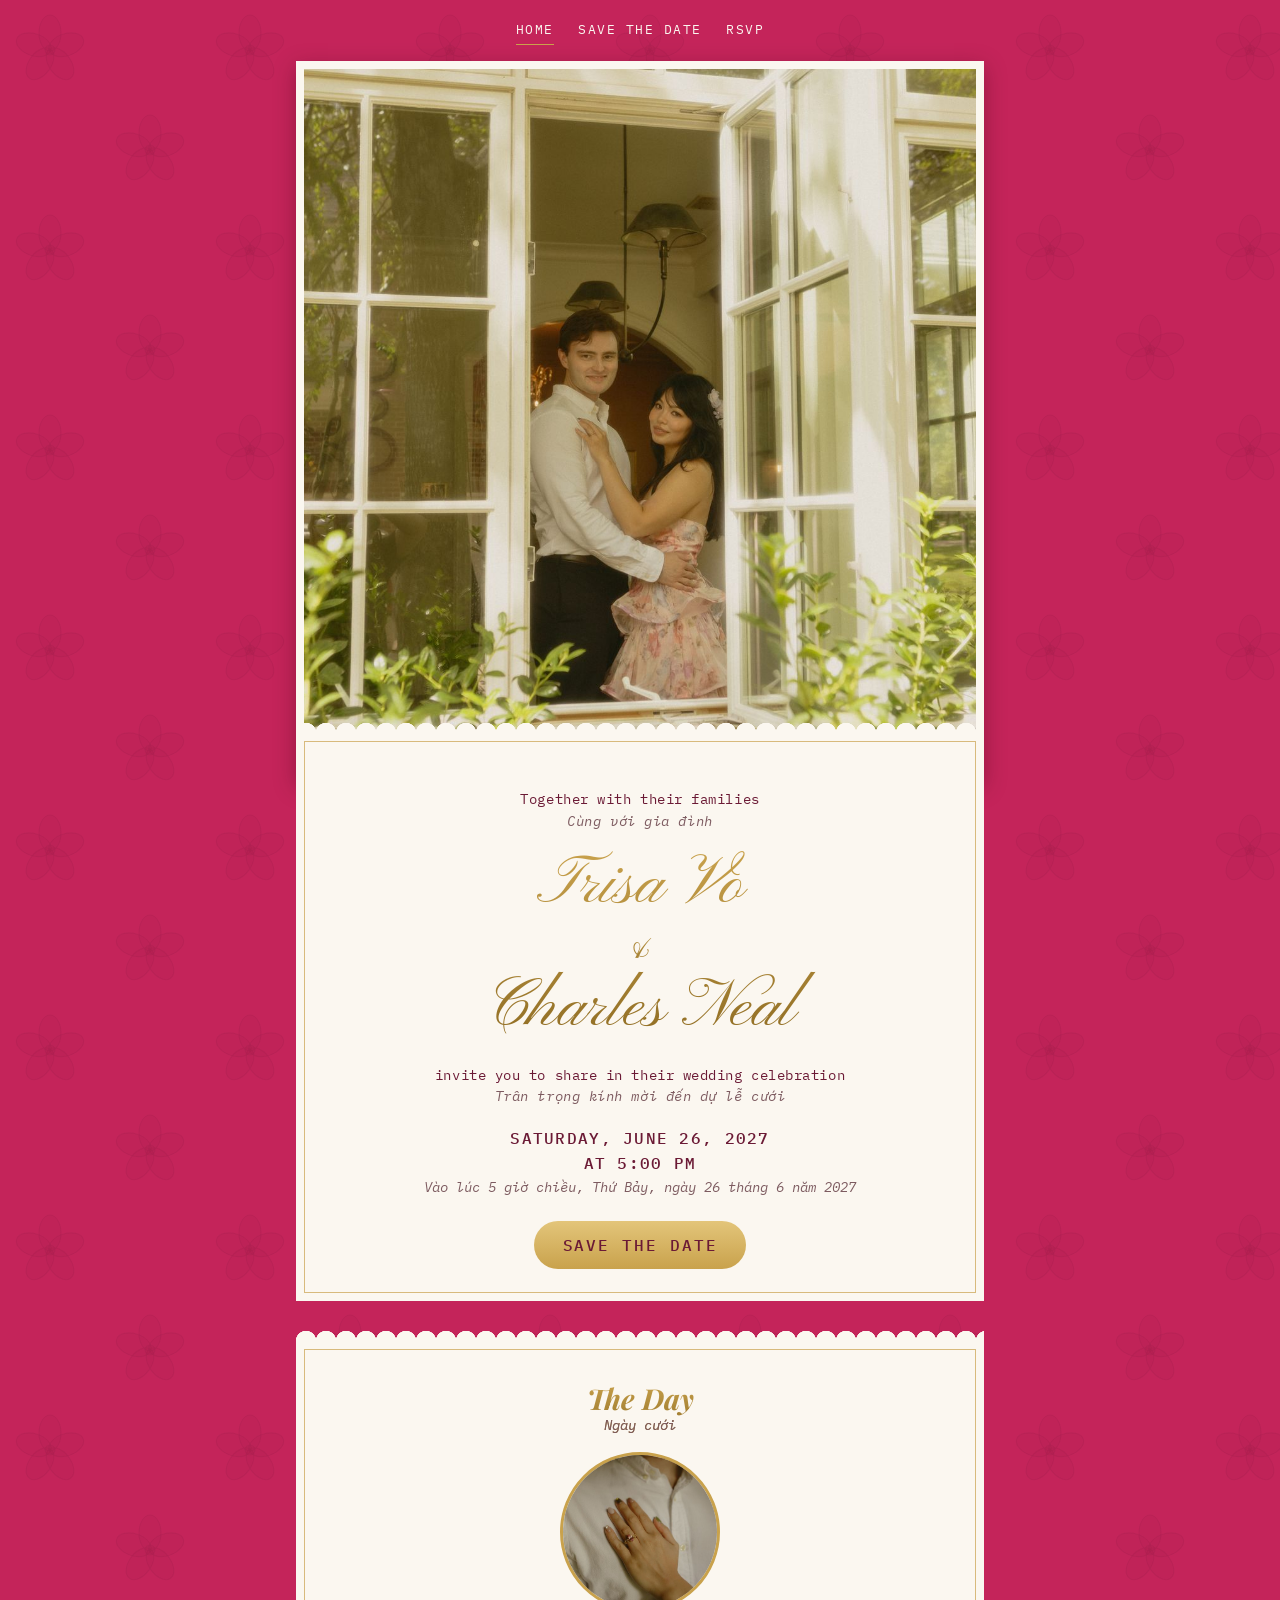
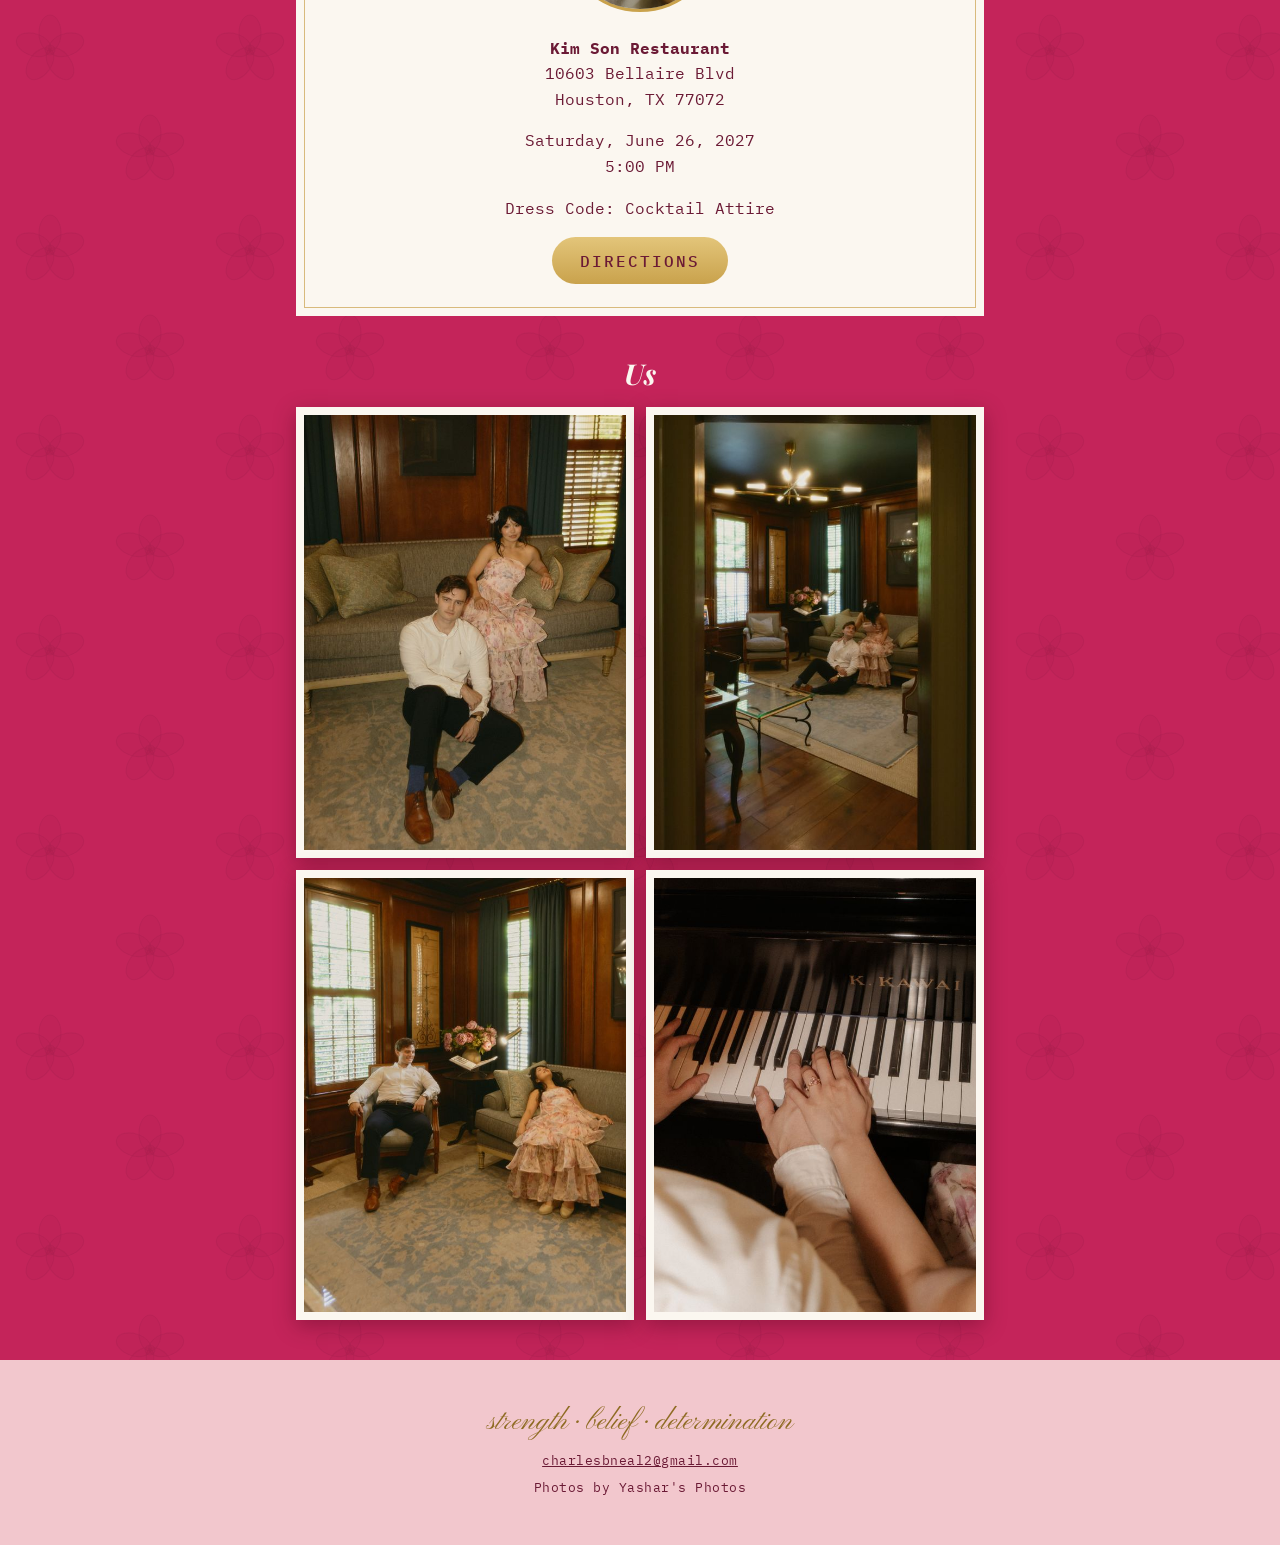
==== index.html @ b66a17c3 "Add wedding site: home, save-the-date, RSVP pages Static site for GitHub Pages styled after the invi" ====
<!doctype html>
<html lang="en">
<head>
<meta charset="utf-8">
<meta name="viewport" content="width=device-width, initial-scale=1">
<title>Trisa &amp; Charles · June 26, 2027</title>
<meta name="description" content="Trisa Vo and Charles Neal are getting married on June 26, 2027 in Houston, Texas.">
<meta property="og:title" content="Trisa &amp; Charles · June 26, 2027">
<meta property="og:description" content="Join us for our wedding celebration in Houston, Texas.">
<meta property="og:image" content="https://trisaandcharleswedding.com/assets/img/hero.jpg">
<meta property="og:url" content="https://trisaandcharleswedding.com/">
<link rel="icon" href="/assets/favicon.svg" type="image/svg+xml">
<link rel="preconnect" href="https://fonts.googleapis.com">
<link rel="preconnect" href="https://fonts.gstatic.com" crossorigin>
<link href="https://fonts.googleapis.com/css2?family=IBM+Plex+Mono:ital,wght@0,400;0,500;1,400&family=Pinyon+Script&family=Playfair+Display:ital,wght@1,700&display=swap" rel="stylesheet">
<link rel="stylesheet" href="/style.css">
</head>
<body>
<nav class="nav" aria-label="Main">
  <a href="/" aria-current="page">Home</a>
  <a href="/save-the-date/">Save the Date</a>
  <a href="/rsvp/">RSVP</a>
</nav>

<main class="wrap">
  <img class="print hero-img"
       src="/assets/img/hero.jpg"
       srcset="/assets/img/hero-800.jpg 533w, /assets/img/hero.jpg 1067w"
       sizes="(max-width: 720px) 100vw, 720px"
       width="1067" height="1600"
       alt="Trisa and Charles smiling together in an open window">

  <section class="card overlap">
    <!-- VI: Vietnamese lines below come from the printed invitation. -->
    <p class="small">Together with their families<span class="vi">Cùng với gia đình</span></p>
    <h1 class="names gold"><span>Trisa Vo</span><span class="amp">&amp;</span><span>Charles Neal</span></h1>
    <p class="small">invite you to share in their wedding celebration<span class="vi">Trân trọng kính mời đến dự lễ cưới</span></p>
    <p class="date">
      Saturday, June 26, 2027<br>at 5:00 PM
      <span class="vi">Vào lúc 5 giờ chiều, Thứ Bảy, ngày 26 tháng 6 năm 2027</span>
    </p>
    <!-- PHASE SWAP (before mailing invitations): change href to /rsvp/ and the text to RSVP. See SPEC.md §7. -->
    <a class="btn" href="/save-the-date/">Save the Date</a>
  </section>

  <section class="card" id="the-day">
    <h2 class="gold">The Day<span class="vi">Ngày cưới</span></h2>
    <img class="round" src="/assets/img/ring-800.jpg" width="533" height="800" loading="lazy" alt="Trisa's engagement ring resting on Charles's white shirt">
    <p><strong>Kim Son Restaurant</strong><br>10603 Bellaire Blvd<br>Houston, TX 77072</p>
    <p>Saturday, June 26, 2027<br>5:00 PM</p>
    <p>Dress Code: Cocktail Attire</p>
    <a class="btn" href="https://www.google.com/maps/search/?api=1&amp;query=Kim+Son+Restaurant+10603+Bellaire+Blvd+Houston+TX+77072" rel="noopener">Directions</a>
  </section>

  <section aria-labelledby="us">
    <h2 id="us" class="gallery-title">Us</h2>
    <div class="gallery">
      <img class="print" src="/assets/img/sofa-800.jpg" width="600" height="800" loading="lazy" alt="Charles seated on the floor in front of Trisa on a sofa">
      <img class="print" src="/assets/img/doorway-800.jpg" width="533" height="800" loading="lazy" alt="Charles and Trisa on a sofa, seen through a doorway">
      <img class="print" src="/assets/img/armchair-800.jpg" width="600" height="800" loading="lazy" alt="Charles smiling in an armchair as Trisa lounges on the sofa">
      <img class="print" src="/assets/img/piano-800.jpg" width="600" height="800" loading="lazy" alt="Trisa and Charles's hands together on piano keys">
    </div>
  </section>
</main>

<footer class="footer">
  <p class="motto">strength · belief · determination</p>
  <p class="small"><a href="mailto:charlesbneal2@gmail.com">charlesbneal2@gmail.com</a></p>
  <p class="small">Photos by Yashar's Photos</p>
</footer>
</body>
</html>
---- style.css ----
:root {
  --peony: #C4245A;
  --peony-deep: #A81D4C;
  --wine: #6B1A35;
  --blush: #F2C7CD;
  --ivory: #FBF7F0;
  --gold: #C9A24C;
  --gold-deep: #8E6B22;
  --mauve: #7D5B60;
}

* { box-sizing: border-box; }
html { scroll-behavior: smooth; }
@media (prefers-reduced-motion: reduce) { html { scroll-behavior: auto; } }

body {
  margin: 0;
  background: var(--peony) url(/assets/flower.svg);
  color: var(--wine);
  font: 400 1rem/1.6 'IBM Plex Mono', ui-monospace, Menlo, Consolas, monospace;
}

img { max-width: 100%; height: auto; display: block; }
a { color: inherit; }
:focus-visible { outline: 3px solid var(--blush); outline-offset: 2px; }

.wrap { max-width: 720px; margin: 0 auto; padding: 0 16px; }

/* nav */
.nav { display: flex; justify-content: center; flex-wrap: wrap; gap: .25rem 1.5rem; padding: 1rem 16px; }
.nav a { color: var(--ivory); text-decoration: none; font-size: .8rem; letter-spacing: .12em; text-transform: uppercase; padding: .25rem 0; border-bottom: 1px solid transparent; }
.nav a:hover, .nav a[aria-current] { border-bottom-color: var(--gold); }

/* photos, framed like prints */
.print { border: 8px solid var(--ivory); box-shadow: 0 6px 20px rgba(60, 0, 20, .35); }
.hero-img { width: 100%; max-height: 80vh; object-fit: cover; object-position: center 30%; }

/* cards: ivory insert / wine RSVP card, scalloped top, thin gold rule */
.card {
  --card: var(--ivory);
  position: relative;
  background: var(--card);
  margin: 2.5rem 0;
  padding: 2.5rem 1.5rem 2rem;
  text-align: center;
}
.card.wine { --card: var(--wine); color: var(--ivory); }
.card::before {
  content: "";
  position: absolute; left: 0; right: 0; top: -10px; height: 10px;
  background: radial-gradient(circle at 10px 10px, var(--card) 10px, transparent 10.5px) 0 0 / 20px 10px repeat-x;
}
.card::after {
  content: "";
  position: absolute; inset: 8px;
  border: 1px solid var(--gold);
  opacity: .7;
  pointer-events: none;
}
.overlap { margin-top: -3rem; position: relative; z-index: 1; }

/* type */
.names, h1, h2 { margin: 0; font-weight: 400; }
.names {
  font-family: 'Pinyon Script', 'Great Vibes', cursive;
  font-size: clamp(2.6rem, 11vw, 4.2rem);
  line-height: 1.15;
  margin: .4rem 0;
}
.names span { display: block; }
.names .amp { font-size: .6em; }
h2, .heading {
  font-family: 'Playfair Display', Georgia, serif;
  font-style: italic; font-weight: 700;
  font-size: 1.8rem; line-height: 1.2;
  margin-bottom: 1rem;
}
.gold { color: var(--gold-deep); }
.wine .gold { color: var(--gold); }
@supports (background-clip: text) or (-webkit-background-clip: text) {
  .gold { background: linear-gradient(#C9A24C, #8E6B22) text; -webkit-background-clip: text; -webkit-text-fill-color: transparent; }
  .wine .gold { background-image: linear-gradient(#E3C57A, #C9A24C); }
}
.vi { display: block; font: italic 400 .85rem/1.5 'IBM Plex Mono', ui-monospace, monospace; color: var(--mauve); -webkit-text-fill-color: currentColor; }
.wine .vi { color: var(--blush); }
.small { font-size: .85rem; letter-spacing: .04em; margin: 1rem 0; }
.date { font-weight: 500; letter-spacing: .08em; text-transform: uppercase; margin: 1.2rem 0 1.5rem; }
.date .vi { text-transform: none; letter-spacing: 0; font-weight: 400; }
.motto { font-family: 'Pinyon Script', cursive; font-size: 1.8rem; }

.rule { border: 0; height: 1px; width: 60%; margin: 1.5rem auto; background: var(--gold); position: relative; overflow: visible; }
.rule::after { content: "✦"; position: absolute; left: 50%; top: 50%; transform: translate(-50%, -50%); padding: 0 .6rem; background: var(--card, var(--ivory)); color: var(--gold-deep); font-size: .8rem; }

.round { width: 160px; aspect-ratio: 1; object-fit: cover; border-radius: 50%; border: 3px solid var(--gold); margin: 0 auto 1.5rem; }

/* buttons */
.btn {
  display: inline-block; border: 0; cursor: pointer;
  padding: .85rem 1.8rem; border-radius: 999px;
  background: linear-gradient(#E3C57A, #C9A24C);
  color: var(--wine);
  font: 500 1rem 'IBM Plex Mono', monospace;
  letter-spacing: .12em; text-transform: uppercase; text-decoration: none;
}
.btn:hover { filter: brightness(1.07); }
.btn:disabled { opacity: .6; cursor: wait; }

/* gallery */
.gallery-title { color: var(--ivory); text-align: center; }
.gallery { display: grid; grid-template-columns: 1fr 1fr; gap: 12px; margin-bottom: 2.5rem; }
.gallery img { width: 100%; aspect-ratio: 3 / 4; object-fit: cover; }

/* forms */
form { text-align: left; }
.field { margin: 0 0 1rem; padding: 0; border: 0; }
.field label, .field legend { display: block; font-size: .9rem; font-weight: 500; margin-bottom: .25rem; padding: 0; }
.field .opt { font-weight: 400; opacity: .8; }
input[type=text], input[type=email], input[type=tel], input[type=number], textarea {
  width: 100%; padding: .7rem; border: 1px solid var(--gold); border-radius: 4px;
  background: var(--ivory); color: var(--wine); font: inherit; font-size: 1rem;
}
textarea { min-height: 5rem; resize: vertical; }
.row { display: grid; grid-template-columns: 1fr 1fr; gap: 12px; }
.choice { display: flex; align-items: center; gap: .6rem; font-weight: 400 !important; padding: .35rem 0; }
.choice input { width: 1.2rem; height: 1.2rem; accent-color: var(--gold); }
.hp { position: absolute; left: -9999px; width: 1px; height: 1px; overflow: hidden; }
.error { background: var(--blush); color: var(--wine); padding: .75rem 1rem; border-radius: 4px; margin: 1rem 0 0; }
form .btn { margin-top: .5rem; width: 100%; }
.thanks { text-align: center; }

/* footer */
.footer { background: var(--blush); color: var(--wine); text-align: center; padding: 2rem 16px 2.5rem; }
.footer p { margin: .4rem 0; }
.footer .motto { color: var(--gold-deep); }
.footer .small { font-size: .8rem; }
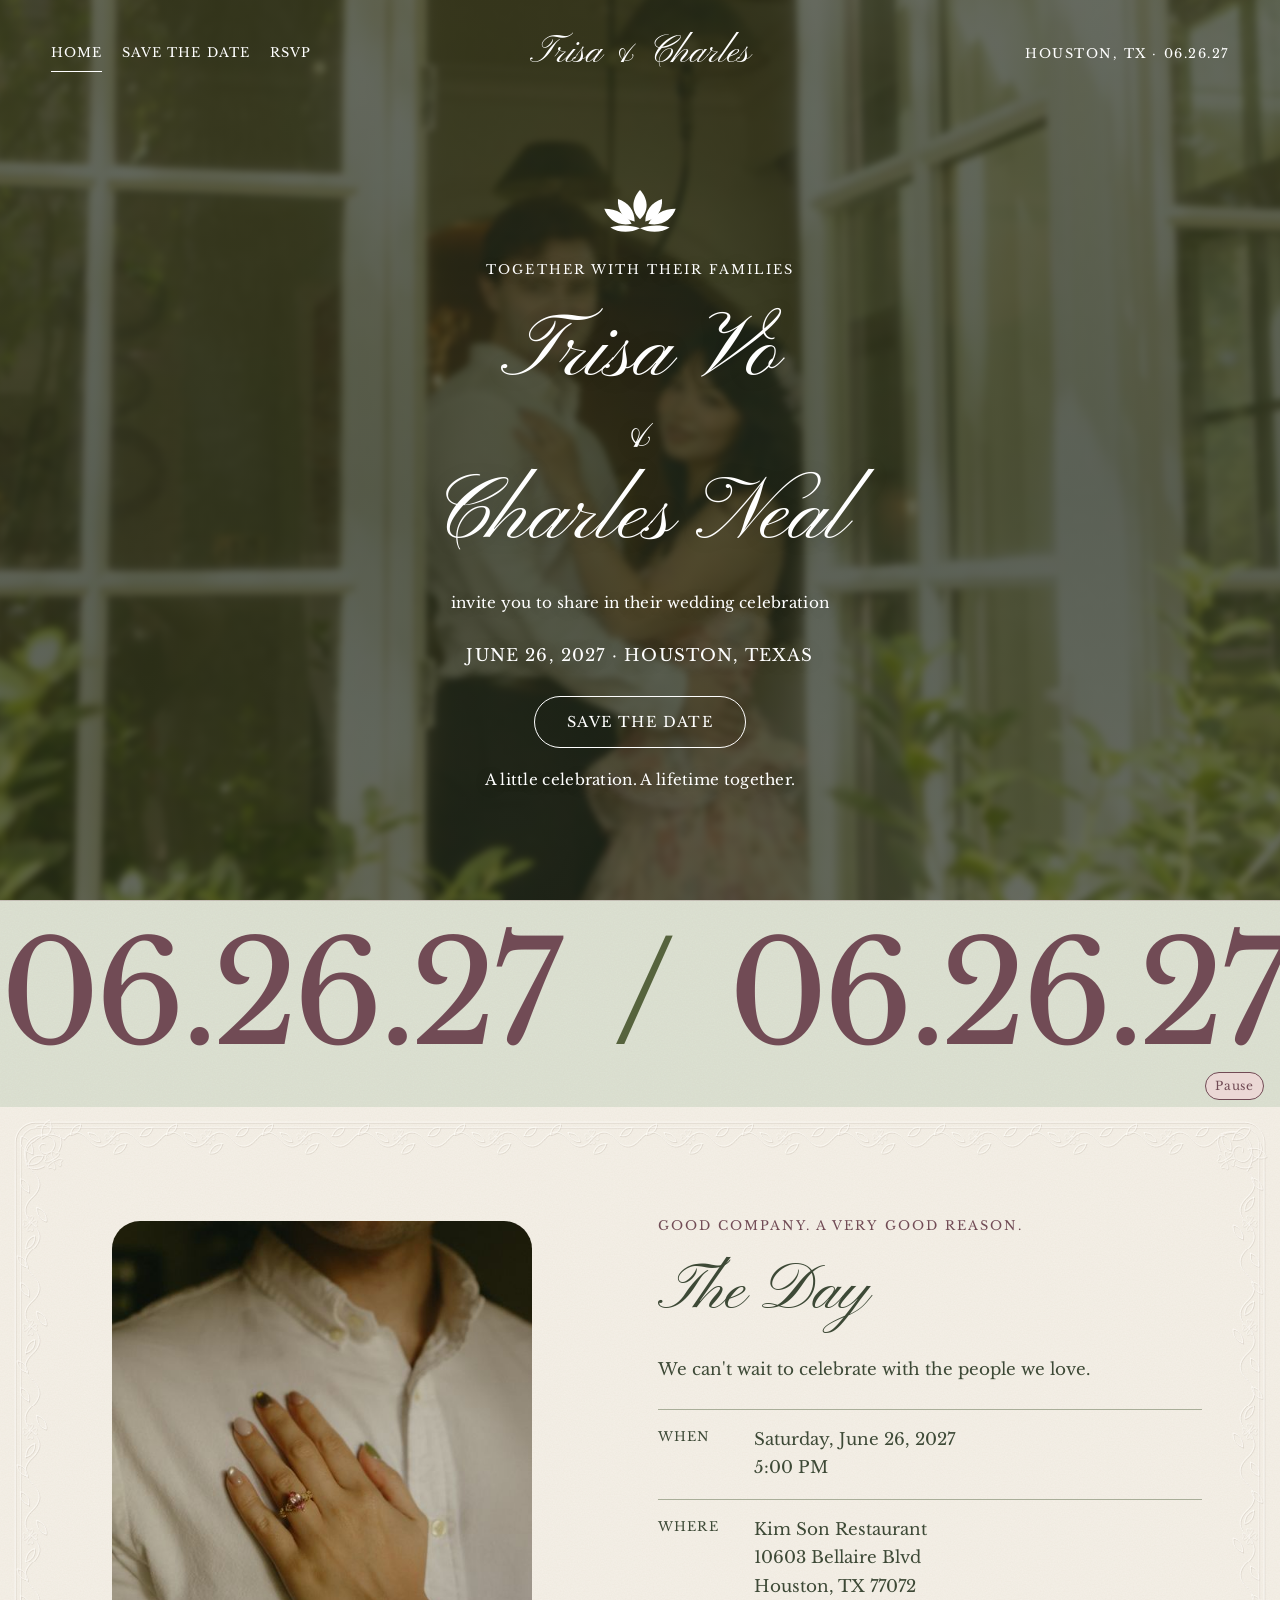
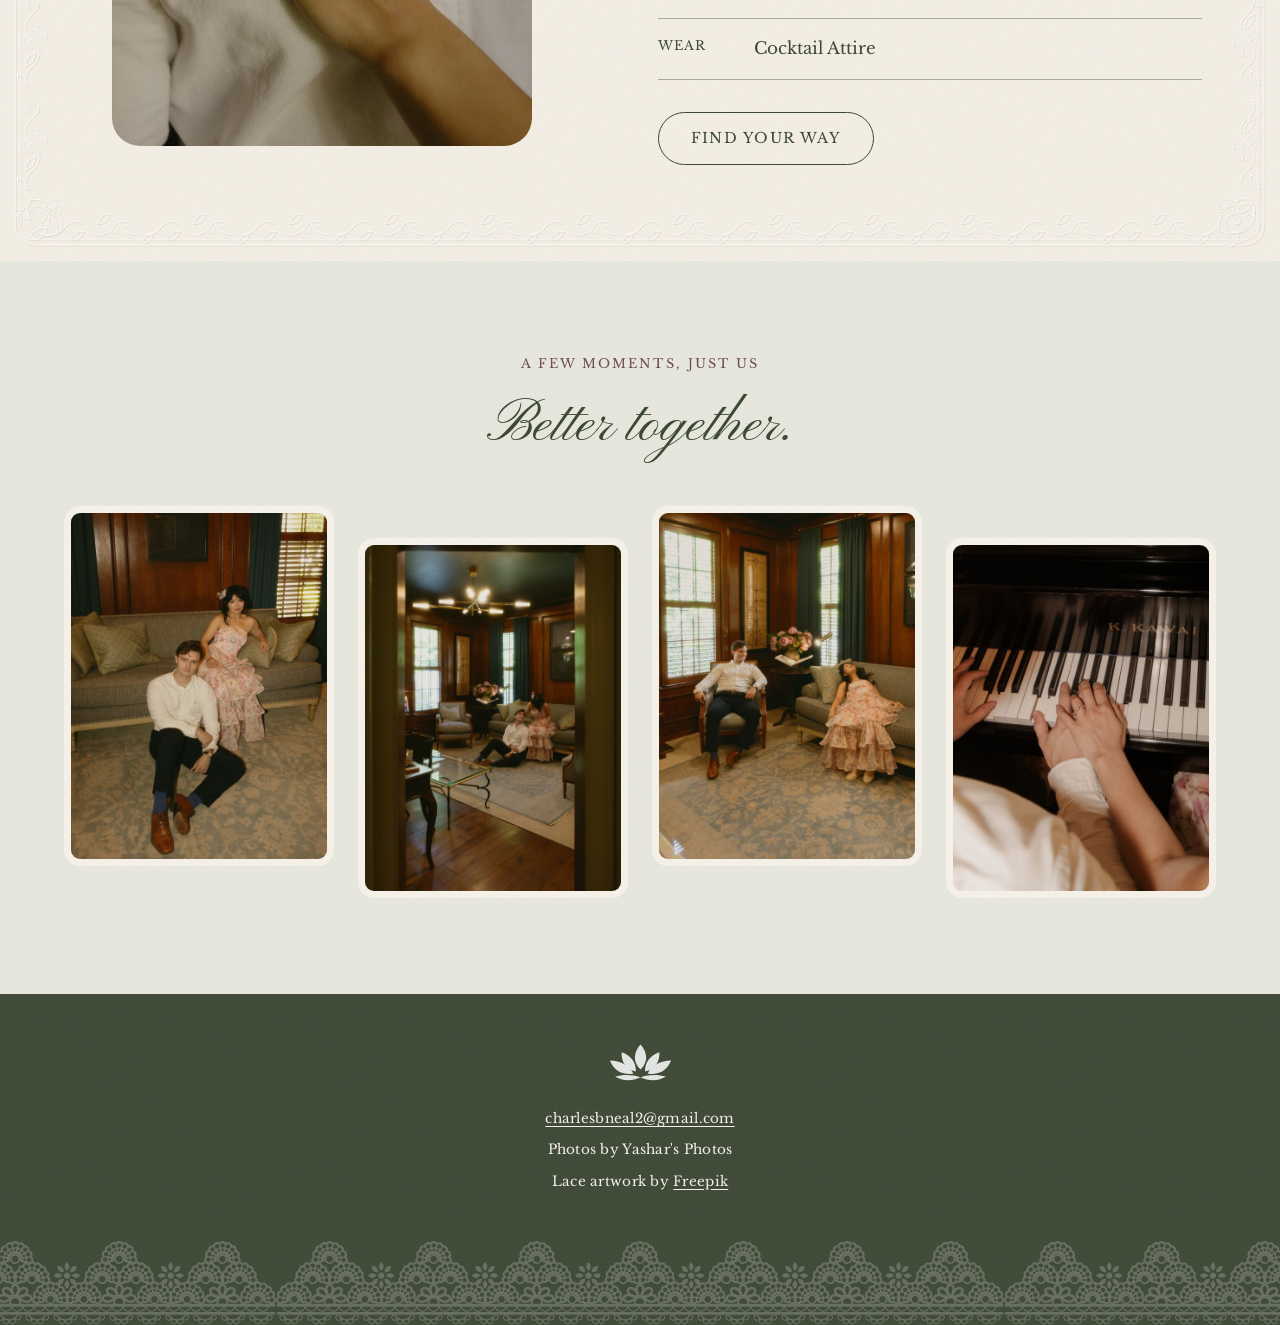
==== commit 91597dff: "Promote curtain save-the-date and prepare deployment Co-authored-by: Copilot <223556219+Copilot@user" ====
--- a/index.html
+++ b/index.html
@@ -9,64 +9,93 @@
 <meta property="og:description" content="Join us for our wedding celebration in Houston, Texas.">
 <meta property="og:image" content="https://trisaandcharleswedding.com/assets/img/hero.jpg">
 <meta property="og:url" content="https://trisaandcharleswedding.com/">
-<link rel="icon" href="/assets/favicon.svg" type="image/svg+xml">
+<link rel="icon" href="/assets/favicon.svg?v=mangosteen" type="image/svg+xml">
 <link rel="preconnect" href="https://fonts.googleapis.com">
 <link rel="preconnect" href="https://fonts.gstatic.com" crossorigin>
-<link href="https://fonts.googleapis.com/css2?family=IBM+Plex+Mono:ital,wght@0,400;0,500;1,400&family=Pinyon+Script&family=Playfair+Display:ital,wght@1,700&display=swap" rel="stylesheet">
+<link href="https://fonts.googleapis.com/css2?family=Libre+Baskerville:wght@400;700&amp;family=Pinyon+Script&amp;display=swap" rel="stylesheet">
 <link rel="stylesheet" href="/style.css">
 </head>
-<body>
-<nav class="nav" aria-label="Main">
-  <a href="/" aria-current="page">Home</a>
-  <a href="/save-the-date/">Save the Date</a>
-  <a href="/rsvp/">RSVP</a>
-</nav>
+<body class="home-page">
+<a class="skip-link" href="#main">Skip to content</a>
+<header class="site-header">
+  <nav class="nav" aria-label="Main">
+    <a href="/" aria-current="page">Home</a>
+    <a href="/save-the-date/">Save the Date</a>
+    <a href="/rsvp/">RSVP</a>
+  </nav>
+  <a class="brand" href="/">Trisa <em>&amp;</em> Charles</a>
+  <span class="header-date">HOUSTON, TX &middot; 06.26.27</span>
+</header>
 
-<main class="wrap">
-  <img class="print hero-img"
-       src="/assets/img/hero.jpg"
-       srcset="/assets/img/hero-800.jpg 533w, /assets/img/hero.jpg 1067w"
-       sizes="(max-width: 720px) 100vw, 720px"
-       width="1067" height="1600"
-       alt="Trisa and Charles smiling together in an open window">
-
-  <section class="card overlap">
-    <!-- VI: Vietnamese lines below come from the printed invitation. -->
-    <p class="small">Together with their families<span class="vi">Cùng với gia đình</span></p>
-    <h1 class="names gold"><span>Trisa Vo</span><span class="amp">&amp;</span><span>Charles Neal</span></h1>
-    <p class="small">invite you to share in their wedding celebration<span class="vi">Trân trọng kính mời đến dự lễ cưới</span></p>
-    <p class="date">
-      Saturday, June 26, 2027<br>at 5:00 PM
-      <span class="vi">Vào lúc 5 giờ chiều, Thứ Bảy, ngày 26 tháng 6 năm 2027</span>
-    </p>
-    <!-- PHASE SWAP (before mailing invitations): change href to /rsvp/ and the text to RSVP. See SPEC.md §7. -->
-    <a class="btn" href="/save-the-date/">Save the Date</a>
+<main id="main">
+  <section class="hero" aria-labelledby="couple">
+    <div class="hero-backdrop" aria-hidden="true">
+      <img src="/assets/img/hero.jpg"
+           srcset="/assets/img/hero-800.jpg 533w, /assets/img/hero.jpg 1067w"
+           sizes="(max-width: 700px) 140vw, 100vw"
+           width="1067" height="1600" fetchpriority="high" alt="">
+    </div>
+    <div class="hero-copy">
+      <img class="lotus" src="/assets/lotus.svg" width="100" height="64" alt="">
+      <p class="eyebrow">Together with their families</p>
+      <h1 class="hero-names" id="couple"><span>Trisa Vo</span><span class="amp">&amp;</span><span>Charles Neal</span></h1>
+      <p class="small">invite you to share in their wedding celebration</p>
+      <p class="date">
+        June 26, 2027 &middot; Houston, Texas
+      </p>
+      <!-- PHASE SWAP (before mailing invitations): change href to /rsvp/ and the text to RSVP. See SPEC.md §7. -->
+      <a class="btn" href="/save-the-date/">Save the Date</a>
+      <p class="hero-note small">A little celebration. A lifetime together.</p>
+    </div>
   </section>
 
-  <section class="card" id="the-day">
-    <h2 class="gold">The Day<span class="vi">Ngày cưới</span></h2>
-    <img class="round" src="/assets/img/ring-800.jpg" width="533" height="800" loading="lazy" alt="Trisa's engagement ring resting on Charles's white shirt">
-    <p><strong>Kim Son Restaurant</strong><br>10603 Bellaire Blvd<br>Houston, TX 77072</p>
-    <p>Saturday, June 26, 2027<br>5:00 PM</p>
-    <p>Dress Code: Cocktail Attire</p>
-    <a class="btn" href="https://www.google.com/maps/search/?api=1&amp;query=Kim+Son+Restaurant+10603+Bellaire+Blvd+Houston+TX+77072" rel="noopener">Directions</a>
+  <div class="wedding-banner">
+    <div class="wedding-banner-track">
+      <div class="wedding-banner-group">
+        <span>06.26.27 <b>/</b></span><span aria-hidden="true">06.26.27 <b>/</b></span>
+      </div>
+      <div class="wedding-banner-group" aria-hidden="true">
+        <span>06.26.27 <b>/</b></span><span>06.26.27 <b>/</b></span>
+      </div>
+    </div>
+    <button class="banner-toggle" type="button" aria-label="Pause date banner" aria-pressed="false" hidden>Pause</button>
+  </div>
+
+  <section class="day-section" id="the-day" aria-labelledby="day-heading">
+    <figure class="day-photo">
+      <img src="/assets/img/ring-800.jpg" width="533" height="800" loading="lazy" alt="Trisa's engagement ring resting on Charles's white shirt">
+    </figure>
+    <div class="day-copy">
+      <p class="eyebrow">Good company. A very good reason.</p>
+      <h2 id="day-heading">The Day</h2>
+      <p>We can't wait to celebrate with the people we love.</p>
+      <dl class="day-details">
+        <div><dt>When</dt><dd>Saturday, June 26, 2027<br>5:00 PM</dd></div>
+        <div><dt>Where</dt><dd>Kim Son Restaurant<br>10603 Bellaire Blvd<br>Houston, TX 77072</dd></div>
+        <div><dt>Wear</dt><dd>Cocktail Attire</dd></div>
+      </dl>
+      <a class="btn btn-outline" href="https://www.google.com/maps/search/?api=1&amp;query=Kim+Son+Restaurant+10603+Bellaire+Blvd+Houston+TX+77072" rel="noopener">Find your way</a>
+    </div>
   </section>
 
-  <section aria-labelledby="us">
-    <h2 id="us" class="gallery-title">Us</h2>
+  <section class="gallery-section" aria-labelledby="us">
+    <p class="eyebrow">A few moments, just us</p>
+    <h2 id="us">Better together.</h2>
     <div class="gallery">
-      <img class="print" src="/assets/img/sofa-800.jpg" width="600" height="800" loading="lazy" alt="Charles seated on the floor in front of Trisa on a sofa">
-      <img class="print" src="/assets/img/doorway-800.jpg" width="533" height="800" loading="lazy" alt="Charles and Trisa on a sofa, seen through a doorway">
-      <img class="print" src="/assets/img/armchair-800.jpg" width="600" height="800" loading="lazy" alt="Charles smiling in an armchair as Trisa lounges on the sofa">
-      <img class="print" src="/assets/img/piano-800.jpg" width="600" height="800" loading="lazy" alt="Trisa and Charles's hands together on piano keys">
+      <img src="/assets/img/sofa-800.jpg" width="600" height="800" loading="lazy" alt="Charles seated on the floor in front of Trisa on a sofa">
+      <img src="/assets/img/doorway-800.jpg" width="533" height="800" loading="lazy" alt="Charles and Trisa on a sofa, seen through a doorway">
+      <img src="/assets/img/armchair-800.jpg" width="600" height="800" loading="lazy" alt="Charles smiling in an armchair as Trisa lounges on the sofa">
+      <img src="/assets/img/piano-800.jpg" width="600" height="800" loading="lazy" alt="Trisa and Charles's hands together on piano keys">
     </div>
   </section>
 </main>
 
 <footer class="footer">
-  <p class="motto">strength · belief · determination</p>
+  <img class="lotus" src="/assets/lotus.svg" width="100" height="64" alt="">
   <p class="small"><a href="mailto:charlesbneal2@gmail.com">charlesbneal2@gmail.com</a></p>
   <p class="small">Photos by Yashar's Photos</p>
+  <p class="small">Lace artwork by <a href="https://www.freepik.com/" rel="noopener">Freepik</a></p>
 </footer>
+<script src="/script.js"></script>
 </body>
 </html>
--- a/style.css
+++ b/style.css
@@ -1,135 +1,344 @@
 :root {
-  --peony: #C4245A;
-  --peony-deep: #A81D4C;
-  --wine: #6B1A35;
-  --blush: #F2C7CD;
-  --ivory: #FBF7F0;
-  --gold: #C9A24C;
-  --gold-deep: #8E6B22;
-  --mauve: #7D5B60;
+  --blush: #ebd8d5;
+  --paper: #f5f0e7;
+  --sage: #dce1d2;
+  --gallery-surface: #e8e9df;
+  --pond: #dce1d2;
+  --olive: #56633d;
+  --ink: #3d4936;
+  --rose: #714b55;
+  --line: #a9ae99;
+  --font-display: 'Pinyon Script', 'Brush Script MT', cursive;
+  --font-body: 'Libre Baskerville', Georgia, serif;
 }
 
 * { box-sizing: border-box; }
 html { scroll-behavior: smooth; }
-@media (prefers-reduced-motion: reduce) { html { scroll-behavior: auto; } }
-
 body {
   margin: 0;
-  background: var(--peony) url(/assets/flower.svg);
-  color: var(--wine);
-  font: 400 1rem/1.6 'IBM Plex Mono', ui-monospace, Menlo, Consolas, monospace;
-}
-
+  background: var(--sage);
+  color: var(--ink);
+  font: 400 1.05rem/1.7 var(--font-body);
+}
+body, .day-section, .gallery-section, .card, .footer {
+  background-image: url(/assets/paper-grain.svg);
+}
+.hero, .day-section, .card:not(.card-dark) {
+  position: relative;
+  isolation: isolate;
+}
+.day-section::before, .card:not(.card-dark)::before {
+  --frame-width: 56px;
+  content: "";
+  position: absolute;
+  inset: 8px;
+  z-index: -1;
+  border: var(--frame-width) solid transparent;
+  border-image: url(/assets/embossed-frame.svg) 96 / var(--frame-width) / 0 round;
+  pointer-events: none;
+}
+.card:not(.card-dark)::before { --frame-width: 24px; }
 img { max-width: 100%; height: auto; display: block; }
-a { color: inherit; }
-:focus-visible { outline: 3px solid var(--blush); outline-offset: 2px; }
-
-.wrap { max-width: 720px; margin: 0 auto; padding: 0 16px; }
-
-/* nav */
-.nav { display: flex; justify-content: center; flex-wrap: wrap; gap: .25rem 1.5rem; padding: 1rem 16px; }
-.nav a { color: var(--ivory); text-decoration: none; font-size: .8rem; letter-spacing: .12em; text-transform: uppercase; padding: .25rem 0; border-bottom: 1px solid transparent; }
-.nav a:hover, .nav a[aria-current] { border-bottom-color: var(--gold); }
-
-/* photos, framed like prints */
-.print { border: 8px solid var(--ivory); box-shadow: 0 6px 20px rgba(60, 0, 20, .35); }
-.hero-img { width: 100%; max-height: 80vh; object-fit: cover; object-position: center 30%; }
-
-/* cards: ivory insert / wine RSVP card, scalloped top, thin gold rule */
+a { color: inherit; text-underline-offset: .25em; }
+button, input, textarea { font: inherit; }
+:focus-visible { outline: 3px solid var(--rose); outline-offset: 5px; }
+[hidden] { display: none !important; }
+
+.skip-link {
+  position: absolute;
+  top: 8px;
+  left: 8px;
+  z-index: 5;
+  padding: .6rem 1rem;
+  background-color: var(--paper);
+  transform: translateY(-160%);
+}
+.skip-link:focus { transform: none; }
+.site-header {
+  display: grid;
+  grid-template-columns: 1fr auto 1fr;
+  align-items: center;
+  gap: 1.5rem;
+  max-width: 1600px;
+  margin: auto;
+  padding: 1.8rem 4vw;
+}
+.brand {
+  font: 400 clamp(2rem, 3vw, 2.8rem)/1.3 var(--font-display);
+  text-decoration: none;
+  white-space: nowrap;
+}
+.brand em { color: var(--rose); font-style: normal; }
+.header-date { justify-self: end; font-size: .8rem; letter-spacing: .12em; }
+.nav { display: flex; flex-wrap: wrap; align-items: center; gap: .5rem 1.25rem; }
+.nav a {
+  font-size: .8rem;
+  letter-spacing: .08em;
+  text-transform: uppercase;
+  text-decoration: none;
+  padding: .4rem 0;
+  border-bottom: 1px solid transparent;
+}
+.nav a:hover, .nav a[aria-current] { border-bottom-color: var(--rose); color: var(--rose); }
+.home-page .site-header {
+  position: absolute;
+  inset: 0 0 auto;
+  z-index: 2;
+  width: 100%;
+  color: #fff;
+}
+.home-page .brand em { color: inherit; }
+.home-page .nav a:hover, .home-page .nav a[aria-current] {
+  border-bottom-color: currentColor;
+  color: inherit;
+}
+.home-page .site-header :focus-visible { outline-color: #fff; }
+.eyebrow {
+  font-size: .8rem;
+  text-transform: uppercase;
+  letter-spacing: .16em;
+  line-height: 1.7;
+}
+.accent { color: var(--olive); }
+.small { font-size: .95rem; letter-spacing: .02em; margin: 1rem 0; }
+h1, h2, p { overflow-wrap: break-word; }
+h1, h2 { font-weight: 400; }
+h2, .heading {
+  font: 400 clamp(2.6rem, 4.5vw, 3.8rem)/1.35 var(--font-display);
+  margin: 0 0 1.25rem;
+}
+
+.hero {
+  display: grid;
+  grid-template-columns: minmax(0, 1fr);
+  align-items: center;
+  justify-items: center;
+  width: 100%;
+  min-height: 100vh;
+  min-height: 100svh;
+  margin: 0;
+  padding: 9rem 5vw 4rem;
+  overflow: hidden;
+  background-color: var(--ink);
+  color: #fff;
+}
+.hero-backdrop { position: absolute; inset: 0; z-index: -3; pointer-events: none; }
+.hero-backdrop img {
+  width: 100%;
+  height: 100%;
+  object-fit: cover;
+  object-position: center 42%;
+  filter: blur(3px);
+  transform: scale(1.025);
+}
+.hero::after {
+  content: "";
+  position: absolute;
+  inset: 0;
+  z-index: -2;
+  background: linear-gradient(180deg, rgb(29 39 27 / 64%), rgb(29 39 27 / 69%) 55%, rgb(29 39 27 / 64%));
+  pointer-events: none;
+}
+.hero-copy { width: 100%; max-width: 760px; text-align: center; text-shadow: 0 2px 20px rgb(0 0 0 / 20%); }
+.hero-copy .lotus { width: 76px; filter: brightness(0) invert(1); }
+.hero-copy .btn { background: transparent; border-color: #fff; color: #fff; text-shadow: none; }
+.hero-copy .btn:hover { background: var(--paper); border-color: var(--paper); color: var(--ink); }
+.hero-copy :focus-visible { outline-color: #fff; }
+.lotus { width: 90px; margin: 0 auto 1.5rem; }
+.hero-names {
+  margin: 1.5rem 0;
+  font: 400 clamp(4rem, 7vw, 6.75rem)/1.1 var(--font-display);
+  letter-spacing: 0;
+}
+.hero-names span { display: block; }
+.hero-names .amp {
+  font: 400 .55em/1 var(--font-display);
+  letter-spacing: 0;
+  margin: .15em 0;
+}
+.hero-copy .date { margin: 1.6rem 0; }
+.hero-note { margin: 1.2rem auto 0; max-width: 30rem; }
+.wedding-banner {
+  position: relative;
+  overflow: hidden;
+  padding: .12em 0 .24em;
+  color: var(--rose);
+  border-top: 1px solid rgb(113 75 85 / 22%);
+  font: 400 clamp(4rem, 11vw, 10rem)/1.1 var(--font-body);
+  letter-spacing: -.04em;
+  white-space: nowrap;
+}
+.wedding-banner-track {
+  display: flex;
+  width: max-content;
+  animation: wedding-scroll 26s linear infinite;
+}
+.wedding-banner-group {
+  display: flex;
+  flex-shrink: 0;
+  justify-content: space-around;
+  min-width: 100vw;
+  gap: .25em;
+  padding-right: .25em;
+}
+.wedding-banner.is-paused .wedding-banner-track { animation-play-state: paused; }
+.wedding-banner span { flex-shrink: 0; }
+.wedding-banner b { font-weight: 400; color: var(--olive); padding: 0 .15em; }
+.banner-toggle {
+  position: absolute;
+  right: 1rem;
+  bottom: .4rem;
+  padding: .3rem .6rem;
+  border: 1px solid var(--rose);
+  border-radius: 999px;
+  background: var(--blush);
+  color: var(--rose);
+  font: 400 .75rem/1.4 var(--font-body);
+  letter-spacing: .05em;
+  cursor: pointer;
+}
+@keyframes wedding-scroll {
+  to { transform: translateX(-50%); }
+}
+.day-section {
+  display: grid;
+  grid-template-columns: minmax(0, .9fr) minmax(0, 1fr);
+  align-items: center;
+  gap: clamp(2rem, 7vw, 8rem);
+  padding: 6rem max(6vw, calc((100vw - 1200px) / 2));
+  background-color: var(--paper);
+}
+.day-photo { margin: 0; max-width: 420px; width: 100%; justify-self: center; }
+.day-photo img { width: 100%; aspect-ratio: 4 / 5; object-fit: cover; border-radius: 28px; }
+.day-copy { max-width: 34rem; }
+.day-copy h2 { font-size: clamp(3rem, 5vw, 5rem); }
+.day-copy .eyebrow { color: var(--rose); }
+.day-details { border-top: 1px solid var(--line); margin: 1.5rem 0 2rem; }
+.day-details div { display: grid; grid-template-columns: 5rem 1fr; gap: 1rem; padding: 1rem 0; border-bottom: 1px solid var(--line); }
+.day-details dt { font-size: .8rem; text-transform: uppercase; letter-spacing: .1em; }
+.day-details dd { margin: 0; }
+.gallery-section { background-color: var(--gallery-surface); padding: 5rem 5vw 6rem; text-align: center; }
+.gallery-section > .eyebrow { color: var(--rose); }
+.gallery { display: grid; grid-template-columns: repeat(4, minmax(0, 1fr)); gap: 1.5rem; max-width: 1300px; margin: 2.5rem auto 0; }
+.gallery img { width: 100%; aspect-ratio: 3 / 4; object-fit: cover; border: 7px solid var(--paper); border-radius: 16px; }
+.gallery img:nth-child(even) { margin-top: 2rem; }
+
+.btn {
+  display: inline-block;
+  padding: .95rem 2rem;
+  border: 1px solid var(--ink);
+  border-radius: 999px;
+  background: var(--ink);
+  color: var(--paper);
+  font: 400 .9rem/1.4 var(--font-body);
+  letter-spacing: .1em;
+  text-transform: uppercase;
+  text-decoration: none;
+  text-align: center;
+  cursor: pointer;
+  transition: background-color .18s, color .18s;
+}
+.btn:hover { background: var(--rose); border-color: var(--rose); }
+.btn-outline { background: transparent; color: var(--ink); }
+.btn-outline:hover { color: var(--paper); }
+.btn:disabled { opacity: .6; cursor: wait; }
+.date { font-weight: 400; letter-spacing: .07em; text-transform: uppercase; margin: 1.2rem 0 1.5rem; }
+.wrap { max-width: 780px; margin: 0 auto; padding: 1.5rem 20px 3rem; }
+.print { border: 8px solid var(--paper); }
+.hero-img { width: 100%; max-height: 550px; object-fit: cover; object-position: center 30%; border-radius: 28px; }
 .card {
-  --card: var(--ivory);
   position: relative;
-  background: var(--card);
-  margin: 2.5rem 0;
-  padding: 2.5rem 1.5rem 2rem;
+  background-color: var(--paper);
+  margin: 2rem 0;
+  padding: clamp(1.5rem, 5vw, 3rem);
   text-align: center;
-}
-.card.wine { --card: var(--wine); color: var(--ivory); }
-.card::before {
-  content: "";
-  position: absolute; left: 0; right: 0; top: -10px; height: 10px;
-  background: radial-gradient(circle at 10px 10px, var(--card) 10px, transparent 10.5px) 0 0 / 20px 10px repeat-x;
-}
-.card::after {
-  content: "";
-  position: absolute; inset: 8px;
-  border: 1px solid var(--gold);
-  opacity: .7;
-  pointer-events: none;
-}
-.overlap { margin-top: -3rem; position: relative; z-index: 1; }
-
-/* type */
-.names, h1, h2 { margin: 0; font-weight: 400; }
-.names {
-  font-family: 'Pinyon Script', 'Great Vibes', cursive;
-  font-size: clamp(2.6rem, 11vw, 4.2rem);
-  line-height: 1.15;
-  margin: .4rem 0;
-}
+  border: 1px solid var(--line);
+  border-radius: 28px;
+}
+.card-dark { background-color: var(--ink); color: var(--paper); border-color: var(--ink); }
+.card-dark .accent { color: var(--blush); }
+.card-dark .btn { background: var(--blush); border-color: var(--blush); color: var(--ink); }
+.card-dark .btn:hover { background: var(--paper); border-color: var(--paper); }
+.card-dark :focus-visible { outline-color: var(--pond); }
+.overlap { margin-top: -2rem; position: relative; z-index: 1; }
+.names { font: 400 clamp(2.8rem, 8vw, 4.5rem)/1.35 var(--font-display); margin: .5rem 0; }
 .names span { display: block; }
-.names .amp { font-size: .6em; }
-h2, .heading {
-  font-family: 'Playfair Display', Georgia, serif;
-  font-style: italic; font-weight: 700;
-  font-size: 1.8rem; line-height: 1.2;
-  margin-bottom: 1rem;
-}
-.gold { color: var(--gold-deep); }
-.wine .gold { color: var(--gold); }
-@supports (background-clip: text) or (-webkit-background-clip: text) {
-  .gold { background: linear-gradient(#C9A24C, #8E6B22) text; -webkit-background-clip: text; -webkit-text-fill-color: transparent; }
-  .wine .gold { background-image: linear-gradient(#E3C57A, #C9A24C); }
-}
-.vi { display: block; font: italic 400 .85rem/1.5 'IBM Plex Mono', ui-monospace, monospace; color: var(--mauve); -webkit-text-fill-color: currentColor; }
-.wine .vi { color: var(--blush); }
-.small { font-size: .85rem; letter-spacing: .04em; margin: 1rem 0; }
-.date { font-weight: 500; letter-spacing: .08em; text-transform: uppercase; margin: 1.2rem 0 1.5rem; }
-.date .vi { text-transform: none; letter-spacing: 0; font-weight: 400; }
-.motto { font-family: 'Pinyon Script', cursive; font-size: 1.8rem; }
-
-.rule { border: 0; height: 1px; width: 60%; margin: 1.5rem auto; background: var(--gold); position: relative; overflow: visible; }
-.rule::after { content: "✦"; position: absolute; left: 50%; top: 50%; transform: translate(-50%, -50%); padding: 0 .6rem; background: var(--card, var(--ivory)); color: var(--gold-deep); font-size: .8rem; }
-
-.round { width: 160px; aspect-ratio: 1; object-fit: cover; border-radius: 50%; border: 3px solid var(--gold); margin: 0 auto 1.5rem; }
-
-/* buttons */
-.btn {
-  display: inline-block; border: 0; cursor: pointer;
-  padding: .85rem 1.8rem; border-radius: 999px;
-  background: linear-gradient(#E3C57A, #C9A24C);
-  color: var(--wine);
-  font: 500 1rem 'IBM Plex Mono', monospace;
-  letter-spacing: .12em; text-transform: uppercase; text-decoration: none;
-}
-.btn:hover { filter: brightness(1.07); }
-.btn:disabled { opacity: .6; cursor: wait; }
-
-/* gallery */
-.gallery-title { color: var(--ivory); text-align: center; }
-.gallery { display: grid; grid-template-columns: 1fr 1fr; gap: 12px; margin-bottom: 2.5rem; }
-.gallery img { width: 100%; aspect-ratio: 3 / 4; object-fit: cover; }
-
-/* forms */
+.address-card h2 { font-size: clamp(2rem, 5vw, 3rem); max-width: 15ch; margin: .5rem auto 1rem; }
+.address-card > .small { max-width: 38ch; margin: 0 auto 2rem; }
+
 form { text-align: left; }
-.field { margin: 0 0 1rem; padding: 0; border: 0; }
-.field label, .field legend { display: block; font-size: .9rem; font-weight: 500; margin-bottom: .25rem; padding: 0; }
-.field .opt { font-weight: 400; opacity: .8; }
+.field { margin: 0 0 1.25rem; padding: 0; border: 0; min-width: 0; }
+.field label, .field legend { display: block; font-size: 1rem; font-weight: 400; margin-bottom: .4rem; padding: 0; }
+.field .opt { font-weight: 400; }
 input[type=text], input[type=email], input[type=tel], input[type=number], textarea {
-  width: 100%; padding: .7rem; border: 1px solid var(--gold); border-radius: 4px;
-  background: var(--ivory); color: var(--wine); font: inherit; font-size: 1rem;
-}
-textarea { min-height: 5rem; resize: vertical; }
-.row { display: grid; grid-template-columns: 1fr 1fr; gap: 12px; }
-.choice { display: flex; align-items: center; gap: .6rem; font-weight: 400 !important; padding: .35rem 0; }
-.choice input { width: 1.2rem; height: 1.2rem; accent-color: var(--gold); }
+  width: 100%;
+  min-width: 0;
+  padding: .8rem;
+  border: 1px solid var(--line);
+  border-radius: 8px;
+  background: var(--paper);
+  color: var(--ink);
+  font: inherit;
+  font-size: 1rem;
+}
+textarea { min-height: 6rem; resize: vertical; }
+.row { display: grid; grid-template-columns: minmax(0, 1fr) minmax(0, 1fr); gap: 12px; }
+.choice { display: flex !important; align-items: center; gap: .6rem; font-weight: 400 !important; padding: .35rem 0; }
+.choice input { width: 1.2rem; height: 1.2rem; accent-color: var(--rose); flex-shrink: 0; }
 .hp { position: absolute; left: -9999px; width: 1px; height: 1px; overflow: hidden; }
-.error { background: var(--blush); color: var(--wine); padding: .75rem 1rem; border-radius: 4px; margin: 1rem 0 0; }
+.error { background: var(--blush); color: var(--ink); padding: .75rem 1rem; border-radius: 2px; margin: 1rem 0 0; }
 form .btn { margin-top: .5rem; width: 100%; }
 .thanks { text-align: center; }
-
-/* footer */
-.footer { background: var(--blush); color: var(--wine); text-align: center; padding: 2rem 16px 2.5rem; }
-.footer p { margin: .4rem 0; }
-.footer .motto { color: var(--gold-deep); }
-.footer .small { font-size: .8rem; }
+.footer {
+  --lace-height: 84px;
+  position: relative;
+  background-color: var(--ink);
+  color: var(--paper);
+  text-align: center;
+  padding: 3rem 20px calc(var(--lace-height) + 2.5rem);
+}
+.footer::after {
+  content: "";
+  position: absolute;
+  inset: auto 0 0;
+  height: var(--lace-height);
+  background: url(/assets/lace-border.svg) center bottom / auto var(--lace-height) repeat-x;
+  opacity: .22;
+  pointer-events: none;
+}
+.footer p { margin: .5rem 0; }
+.footer .small { font-size: .85rem; }
+.footer .lotus { width: 65px; filter: brightness(0) invert(1); opacity: .85; }
+
+@media (max-width: 1000px) {
+  .site-header { grid-template-columns: 1fr auto; }
+  .brand { grid-column: 1; grid-row: 1; }
+  .nav { grid-column: 2; grid-row: 1; }
+  .header-date { display: none; }
+}
+@media (max-width: 700px) {
+  .site-header { display: flex; flex-direction: column; gap: 1rem; padding: 1.5rem 20px 1rem; }
+  .nav { justify-content: center; gap: 1.5rem; }
+  .nav a { font-size: .8rem; }
+  .hero { padding: 11rem 7vw 3rem; }
+  .hero-backdrop img { object-position: center 40%; }
+  .day-section::before { --frame-width: 20px; inset: 6px; }
+  .card:not(.card-dark)::before { --frame-width: 18px; inset: 6px; }
+  .hero-names { font-size: clamp(3.2rem, 13vw, 4.5rem); }
+  .hero-copy .lotus { width: 70px; margin-bottom: 1rem; }
+  .day-section { grid-template-columns: minmax(0, 1fr); padding: 3rem 7vw; gap: 2rem; }
+  .day-photo { max-width: 320px; }
+  .day-copy { text-align: center; }
+  .day-details { text-align: left; }
+  .gallery-section { padding: 3rem 6vw; }
+  .gallery { grid-template-columns: repeat(2, minmax(0, 1fr)); gap: .75rem; margin-top: 2rem; }
+  .gallery img { border-width: 5px; }
+  .gallery img:nth-child(even) { margin-top: 1rem; }
+  .wrap { padding-top: 1rem; }
+}
+@media (prefers-reduced-motion: reduce) {
+  html { scroll-behavior: auto; }
+  .btn { transition: none; }
+  .wedding-banner-track { animation: none; }
+  .banner-toggle { display: none; }
+}
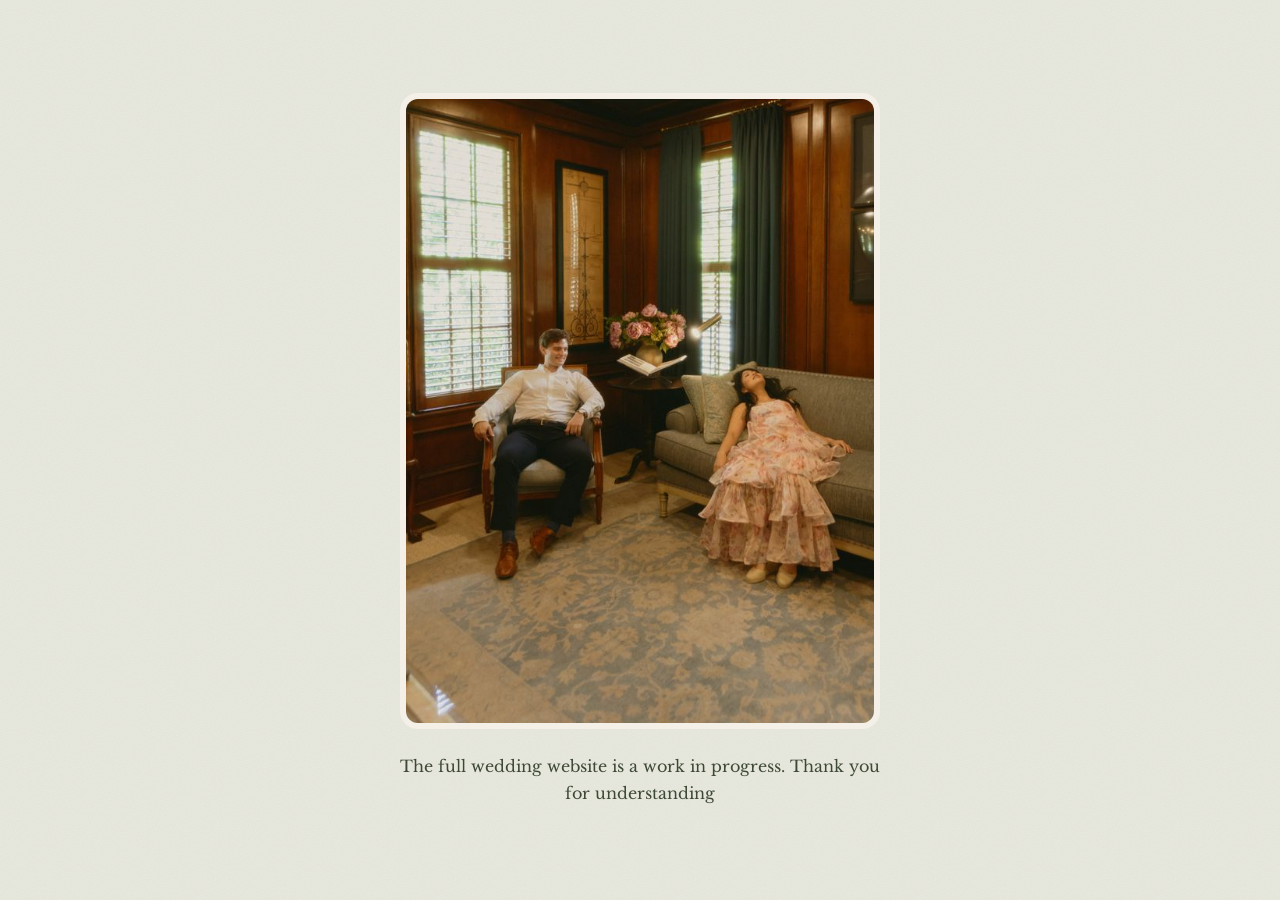
==== commit 77b44f6e: "Simplify home and RSVP pages and add sent confirmation Document local setup and keep the address but" ====
--- a/index.html
+++ b/index.html
@@ -4,98 +4,26 @@
 <meta charset="utf-8">
 <meta name="viewport" content="width=device-width, initial-scale=1">
 <title>Trisa &amp; Charles · June 26, 2027</title>
-<meta name="description" content="Trisa Vo and Charles Neal are getting married on June 26, 2027 in Houston, Texas.">
+<meta name="description" content="The full wedding website is a work in progress. Thank you for understanding">
 <meta property="og:title" content="Trisa &amp; Charles · June 26, 2027">
-<meta property="og:description" content="Join us for our wedding celebration in Houston, Texas.">
-<meta property="og:image" content="https://trisaandcharleswedding.com/assets/img/hero.jpg">
+<meta property="og:description" content="The full wedding website is a work in progress. Thank you for understanding">
+<meta property="og:image" content="https://trisaandcharleswedding.com/assets/img/armchair.jpg">
 <meta property="og:url" content="https://trisaandcharleswedding.com/">
 <link rel="icon" href="/assets/favicon.svg?v=mangosteen" type="image/svg+xml">
 <link rel="preconnect" href="https://fonts.googleapis.com">
 <link rel="preconnect" href="https://fonts.gstatic.com" crossorigin>
-<link href="https://fonts.googleapis.com/css2?family=Libre+Baskerville:wght@400;700&amp;family=Pinyon+Script&amp;display=swap" rel="stylesheet">
+<link href="https://fonts.googleapis.com/css2?family=Libre+Baskerville:wght@400&amp;display=swap" rel="stylesheet">
 <link rel="stylesheet" href="/style.css">
 </head>
-<body class="home-page">
-<a class="skip-link" href="#main">Skip to content</a>
-<header class="site-header">
-  <nav class="nav" aria-label="Main">
-    <a href="/" aria-current="page">Home</a>
-    <a href="/save-the-date/">Save the Date</a>
-    <a href="/rsvp/">RSVP</a>
-  </nav>
-  <a class="brand" href="/">Trisa <em>&amp;</em> Charles</a>
-  <span class="header-date">HOUSTON, TX &middot; 06.26.27</span>
-</header>
-
-<main id="main">
-  <section class="hero" aria-labelledby="couple">
-    <div class="hero-backdrop" aria-hidden="true">
-      <img src="/assets/img/hero.jpg"
-           srcset="/assets/img/hero-800.jpg 533w, /assets/img/hero.jpg 1067w"
-           sizes="(max-width: 700px) 140vw, 100vw"
-           width="1067" height="1600" fetchpriority="high" alt="">
-    </div>
-    <div class="hero-copy">
-      <img class="lotus" src="/assets/lotus.svg" width="100" height="64" alt="">
-      <p class="eyebrow">Together with their families</p>
-      <h1 class="hero-names" id="couple"><span>Trisa Vo</span><span class="amp">&amp;</span><span>Charles Neal</span></h1>
-      <p class="small">invite you to share in their wedding celebration</p>
-      <p class="date">
-        June 26, 2027 &middot; Houston, Texas
-      </p>
-      <!-- PHASE SWAP (before mailing invitations): change href to /rsvp/ and the text to RSVP. See SPEC.md §7. -->
-      <a class="btn" href="/save-the-date/">Save the Date</a>
-      <p class="hero-note small">A little celebration. A lifetime together.</p>
-    </div>
-  </section>
-
-  <div class="wedding-banner">
-    <div class="wedding-banner-track">
-      <div class="wedding-banner-group">
-        <span>06.26.27 <b>/</b></span><span aria-hidden="true">06.26.27 <b>/</b></span>
-      </div>
-      <div class="wedding-banner-group" aria-hidden="true">
-        <span>06.26.27 <b>/</b></span><span>06.26.27 <b>/</b></span>
-      </div>
-    </div>
-    <button class="banner-toggle" type="button" aria-label="Pause date banner" aria-pressed="false" hidden>Pause</button>
-  </div>
-
-  <section class="day-section" id="the-day" aria-labelledby="day-heading">
-    <figure class="day-photo">
-      <img src="/assets/img/ring-800.jpg" width="533" height="800" loading="lazy" alt="Trisa's engagement ring resting on Charles's white shirt">
-    </figure>
-    <div class="day-copy">
-      <p class="eyebrow">Good company. A very good reason.</p>
-      <h2 id="day-heading">The Day</h2>
-      <p>We can't wait to celebrate with the people we love.</p>
-      <dl class="day-details">
-        <div><dt>When</dt><dd>Saturday, June 26, 2027<br>5:00 PM</dd></div>
-        <div><dt>Where</dt><dd>Kim Son Restaurant<br>10603 Bellaire Blvd<br>Houston, TX 77072</dd></div>
-        <div><dt>Wear</dt><dd>Cocktail Attire</dd></div>
-      </dl>
-      <a class="btn btn-outline" href="https://www.google.com/maps/search/?api=1&amp;query=Kim+Son+Restaurant+10603+Bellaire+Blvd+Houston+TX+77072" rel="noopener">Find your way</a>
-    </div>
-  </section>
-
-  <section class="gallery-section" aria-labelledby="us">
-    <p class="eyebrow">A few moments, just us</p>
-    <h2 id="us">Better together.</h2>
-    <div class="gallery">
-      <img src="/assets/img/sofa-800.jpg" width="600" height="800" loading="lazy" alt="Charles seated on the floor in front of Trisa on a sofa">
-      <img src="/assets/img/doorway-800.jpg" width="533" height="800" loading="lazy" alt="Charles and Trisa on a sofa, seen through a doorway">
-      <img src="/assets/img/armchair-800.jpg" width="600" height="800" loading="lazy" alt="Charles smiling in an armchair as Trisa lounges on the sofa">
-      <img src="/assets/img/piano-800.jpg" width="600" height="800" loading="lazy" alt="Trisa and Charles's hands together on piano keys">
-    </div>
-  </section>
+<body class="placeholder-page">
+<main class="placeholder-content">
+  <img class="placeholder-photo"
+       src="/assets/img/armchair.jpg"
+       srcset="/assets/img/armchair-800.jpg 600w, /assets/img/armchair.jpg 1200w"
+       sizes="(max-width: 528px) calc(100vw - 48px), 480px"
+       width="1200" height="1600" fetchpriority="high"
+       alt="Charles sitting in an armchair beside Trisa reclining on a sofa">
+  <p>The full wedding website is a work in progress. Thank you for understanding</p>
 </main>
-
-<footer class="footer">
-  <img class="lotus" src="/assets/lotus.svg" width="100" height="64" alt="">
-  <p class="small"><a href="mailto:charlesbneal2@gmail.com">charlesbneal2@gmail.com</a></p>
-  <p class="small">Photos by Yashar's Photos</p>
-  <p class="small">Lace artwork by <a href="https://www.freepik.com/" rel="noopener">Freepik</a></p>
-</footer>
-<script src="/script.js"></script>
 </body>
 </html>
--- a/style.css
+++ b/style.css
@@ -39,6 +39,26 @@
 }
 .card:not(.card-dark)::before { --frame-width: 24px; }
 img { max-width: 100%; height: auto; display: block; }
+.placeholder-page {
+  display: grid;
+  place-items: center;
+  min-height: 100vh;
+  min-height: 100svh;
+  padding: clamp(24px, 4vw, 48px);
+  background-color: var(--gallery-surface);
+}
+.placeholder-content {
+  display: grid;
+  gap: 1.5rem;
+  width: min(100%, 480px);
+  text-align: center;
+}
+.placeholder-photo {
+  width: 100%;
+  border: 6px solid var(--paper);
+  border-radius: 18px;
+}
+.placeholder-content p { margin: 0; font-size: 1rem; }
 a { color: inherit; text-underline-offset: .25em; }
 button, input, textarea { font: inherit; }
 :focus-visible { outline: 3px solid var(--rose); outline-offset: 5px; }
